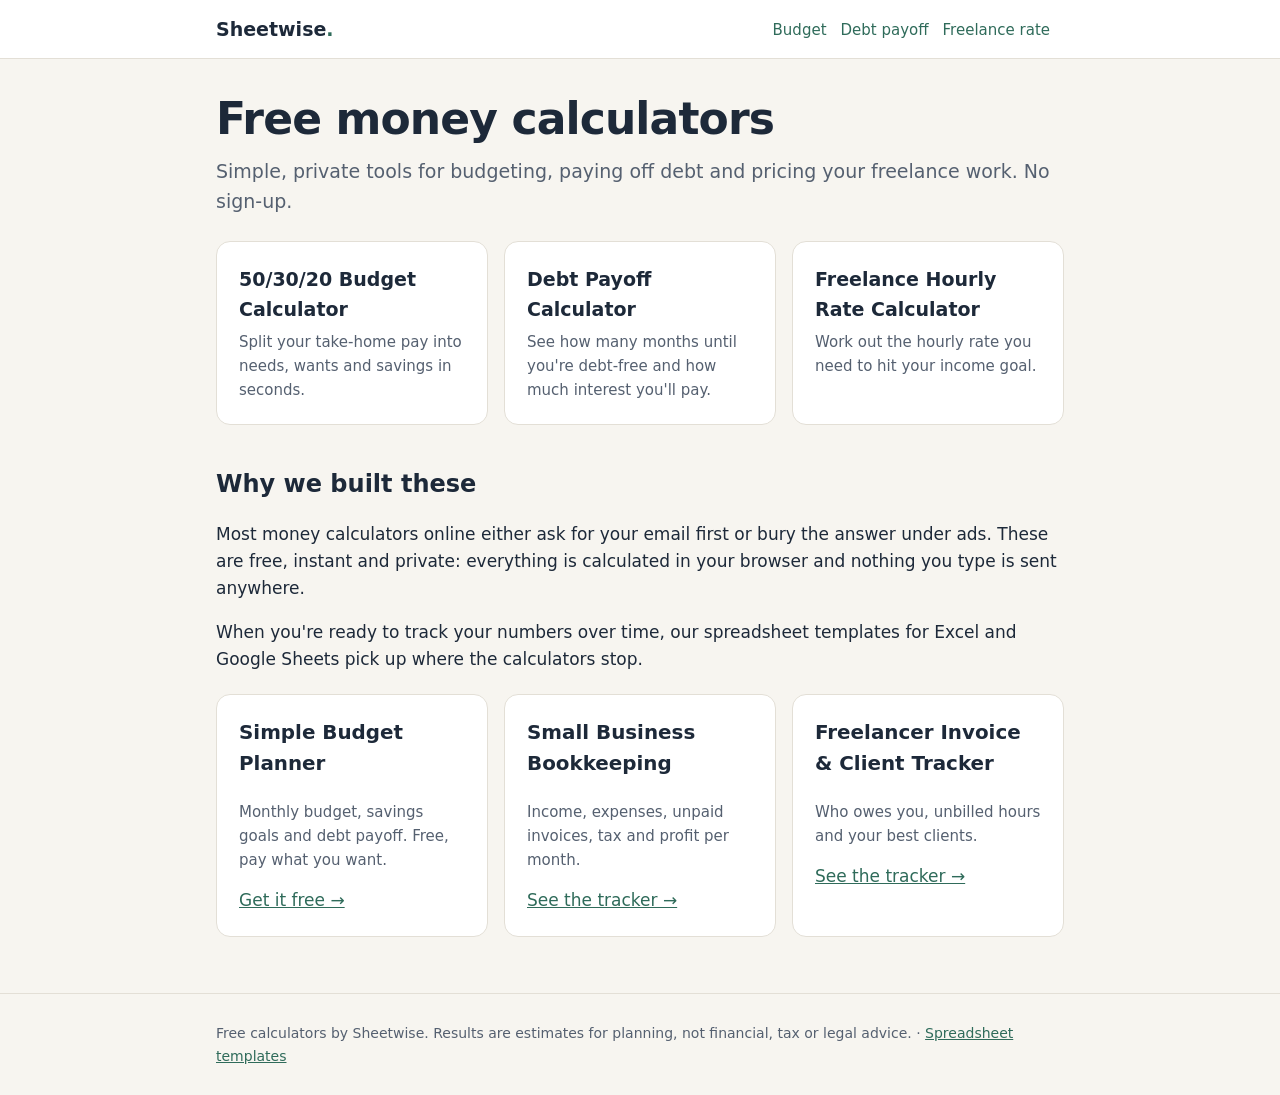
==== index.html @ 51e80de1 "Add free money calculators site Co-Authored-By: Claude Opus 5.5 <noreply@anthropic.com> Claude-Sessi" ====
<!doctype html><html lang="en"><head><meta charset="utf-8"><meta name="viewport" content="width=device-width,initial-scale=1">
<title>Free Money Calculators: Budget, Debt Payoff & Freelance Rate | Sheetwise</title><meta name="description" content="Free, private money calculators: 50/30/20 budget, debt payoff and freelance hourly rate. No sign-up, instant results."><link rel="canonical" href="https://eheadwood.github.io/github.io/">
<meta property="og:title" content="Free Money Calculators: Budget, Debt Payoff & Freelance Rate | Sheetwise"><meta property="og:description" content="Free, private money calculators: 50/30/20 budget, debt payoff and freelance hourly rate. No sign-up, instant results."><meta property="og:type" content="website"><meta property="og:url" content="https://eheadwood.github.io/github.io/">
<link rel="stylesheet" href="style.css"></head><body>
<header><div class="wrap"><a class="logo" href="./">Sheetwise<span style="color:var(--acc)">.</span></a>
<nav><a href="budget-calculator/">Budget</a><a href="debt-payoff-calculator/">Debt payoff</a><a href="freelance-rate-calculator/">Freelance rate</a></nav></div></header>
<main class="wrap"><h1>Free money calculators</h1><p class="lede">Simple, private tools for budgeting, paying off debt and pricing your freelance work. No sign-up.</p><div class="grid">
<a class="card tool" href="budget-calculator/"><h3>50/30/20 Budget Calculator</h3><p>Split your take-home pay into needs, wants and savings in seconds.</p></a>
<a class="card tool" href="debt-payoff-calculator/"><h3>Debt Payoff Calculator</h3><p>See how many months until you're debt-free and how much interest you'll pay.</p></a>
<a class="card tool" href="freelance-rate-calculator/"><h3>Freelance Hourly Rate Calculator</h3><p>Work out the hourly rate you need to hit your income goal.</p></a>
</div>
<h2>Why we built these</h2>
<p>Most money calculators online either ask for your email first or bury the answer under ads. These are free, instant and private: everything is calculated in your browser and nothing you type is sent anywhere.</p>
<p>When you're ready to track your numbers over time, our spreadsheet templates for Excel and Google Sheets pick up where the calculators stop.</p>
<div class="grid" style="margin-top:20px">
<div class="card"><h3 style="margin-top:0">Simple Budget Planner</h3><p class="note">Monthly budget, savings goals and debt payoff. Free, pay what you want.</p><a href="https://headwood.gumroad.com/l/budget-planner">Get it free →</a></div>
<div class="card"><h3 style="margin-top:0">Small Business Bookkeeping</h3><p class="note">Income, expenses, unpaid invoices, tax and profit per month.</p><a href="https://headwood.gumroad.com/l/bookkeeping-tracker">See the tracker →</a></div>
<div class="card"><h3 style="margin-top:0">Freelancer Invoice &amp; Client Tracker</h3><p class="note">Who owes you, unbilled hours and your best clients.</p><a href="https://headwood.gumroad.com/l/freelancer-tracker">See the tracker →</a></div>
</div></main>
<footer><div class="wrap">Free calculators by Sheetwise. Results are estimates for planning, not financial, tax or legal advice. · <a href="https://headwood.gumroad.com">Spreadsheet templates</a></div></footer>
</body></html>
---- style.css ----
:root{--bg:#F7F5F0;--card:#fff;--ink:#1D2939;--muted:#556070;--line:#E3DFD6;--acc:#2F6B5A;--acc2:#E9F2EE;--warn:#B42318}
*{box-sizing:border-box}body{margin:0;background:var(--bg);color:var(--ink);font:17px/1.6 system-ui,-apple-system,"Segoe UI",Roboto,sans-serif}
a{color:var(--acc)}a:hover{color:#1F4D40}
.wrap{max-width:880px;margin:0 auto;padding:0 16px}
header{border-bottom:1px solid var(--line);background:var(--card)}
header .wrap{display:flex;justify-content:space-between;align-items:center;gap:12px;padding-top:14px;padding-bottom:14px;flex-wrap:wrap}
.logo{font-weight:800;text-decoration:none;color:var(--ink);font-size:19px}
nav a{margin-right:14px;font-size:15px;text-decoration:none}
h1{font-size:clamp(30px,5vw,44px);line-height:1.1;margin:36px 0 12px;letter-spacing:-.02em}
h2{font-size:24px;margin:40px 0 10px}
.lede{font-size:19px;color:var(--muted);margin:0 0 24px}
.card{background:var(--card);border:1px solid var(--line);border-radius:14px;padding:22px}
.grid{display:grid;grid-template-columns:repeat(auto-fit,minmax(220px,1fr));gap:16px}
label{display:block;font-weight:600;font-size:15px;margin:0 0 6px}
input,select{width:100%;font:inherit;padding:10px 12px;border:1px solid #C9C3B7;border-radius:9px;background:#fff;min-height:44px}
input:focus,select:focus{outline:3px solid #9CC9B9;border-color:var(--acc)}
.field{margin-bottom:16px}
.results{margin-top:20px;display:grid;grid-template-columns:repeat(auto-fit,minmax(160px,1fr));gap:12px}
.stat{background:var(--acc2);border-radius:10px;padding:14px}
.stat b{display:block;font-size:26px;line-height:1.2;font-variant-numeric:tabular-nums}
.stat span{font-size:14px;color:var(--muted)}
.note{font-size:15px;color:var(--muted)}
.bad{color:var(--warn)}
.cta{margin:36px 0;background:var(--ink);color:#fff;border-radius:14px;padding:24px;display:flex;flex-wrap:wrap;gap:16px;align-items:center;justify-content:space-between}
.cta p{margin:0;max-width:52ch}.cta strong{display:block;font-size:20px;margin-bottom:4px}
.btn{display:inline-flex;align-items:center;min-height:46px;padding:10px 20px;border-radius:10px;background:#F2C14E;color:#1D2939;font-weight:700;text-decoration:none}
.btn:hover{background:#E8B232;color:#1D2939}
.tool{display:block;text-decoration:none;color:var(--ink)}.tool:hover{border-color:var(--acc)}
.tool h3{margin:0 0 6px;font-size:19px}.tool p{margin:0;color:var(--muted);font-size:15px}
table{width:100%;border-collapse:collapse;font-variant-numeric:tabular-nums;font-size:15px}
th,td{text-align:right;padding:8px 6px;border-bottom:1px solid var(--line)}th:first-child,td:first-child{text-align:left}
.tablebox{overflow-x:auto;margin-top:16px}
details{background:var(--card);border:1px solid var(--line);border-radius:10px;padding:12px 16px;margin-bottom:10px}
summary{font-weight:600;cursor:pointer}
footer{margin-top:56px;padding:28px 0;border-top:1px solid var(--line);font-size:14px;color:var(--muted)}
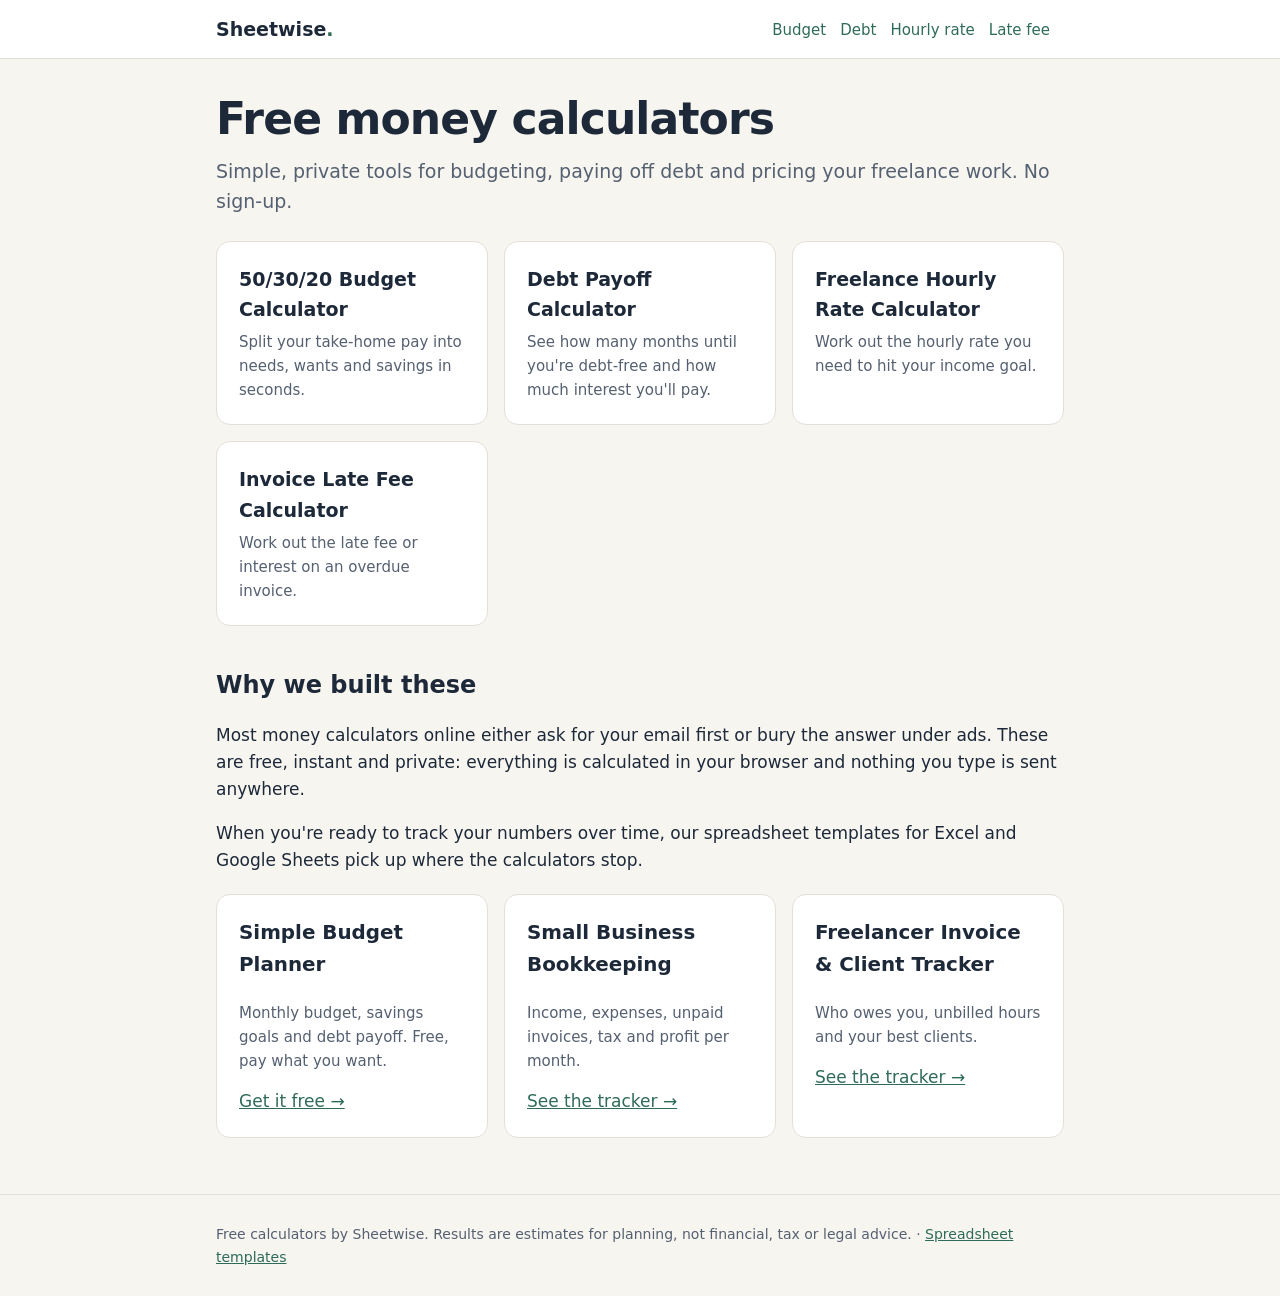
==== commit 98e32c58: "Add invoice late fee calculator Co-Authored-By: Claude Opus 5.5 <noreply@anthropic.com> Claude-Sessi" ====
--- a/index.html
+++ b/index.html
@@ -3,11 +3,12 @@
 <meta property="og:title" content="Free Money Calculators: Budget, Debt Payoff & Freelance Rate | Sheetwise"><meta property="og:description" content="Free, private money calculators: 50/30/20 budget, debt payoff and freelance hourly rate. No sign-up, instant results."><meta property="og:type" content="website"><meta property="og:url" content="https://eheadwood.github.io/github.io/">
 <link rel="stylesheet" href="style.css"></head><body>
 <header><div class="wrap"><a class="logo" href="./">Sheetwise<span style="color:var(--acc)">.</span></a>
-<nav><a href="budget-calculator/">Budget</a><a href="debt-payoff-calculator/">Debt payoff</a><a href="freelance-rate-calculator/">Freelance rate</a></nav></div></header>
+<nav><a href="budget-calculator/">Budget</a><a href="debt-payoff-calculator/">Debt</a><a href="freelance-rate-calculator/">Hourly rate</a><a href="late-fee-calculator/">Late fee</a></nav></div></header>
 <main class="wrap"><h1>Free money calculators</h1><p class="lede">Simple, private tools for budgeting, paying off debt and pricing your freelance work. No sign-up.</p><div class="grid">
 <a class="card tool" href="budget-calculator/"><h3>50/30/20 Budget Calculator</h3><p>Split your take-home pay into needs, wants and savings in seconds.</p></a>
 <a class="card tool" href="debt-payoff-calculator/"><h3>Debt Payoff Calculator</h3><p>See how many months until you're debt-free and how much interest you'll pay.</p></a>
 <a class="card tool" href="freelance-rate-calculator/"><h3>Freelance Hourly Rate Calculator</h3><p>Work out the hourly rate you need to hit your income goal.</p></a>
+<a class="card tool" href="late-fee-calculator/"><h3>Invoice Late Fee Calculator</h3><p>Work out the late fee or interest on an overdue invoice.</p></a>
 </div>
 <h2>Why we built these</h2>
 <p>Most money calculators online either ask for your email first or bury the answer under ads. These are free, instant and private: everything is calculated in your browser and nothing you type is sent anywhere.</p>
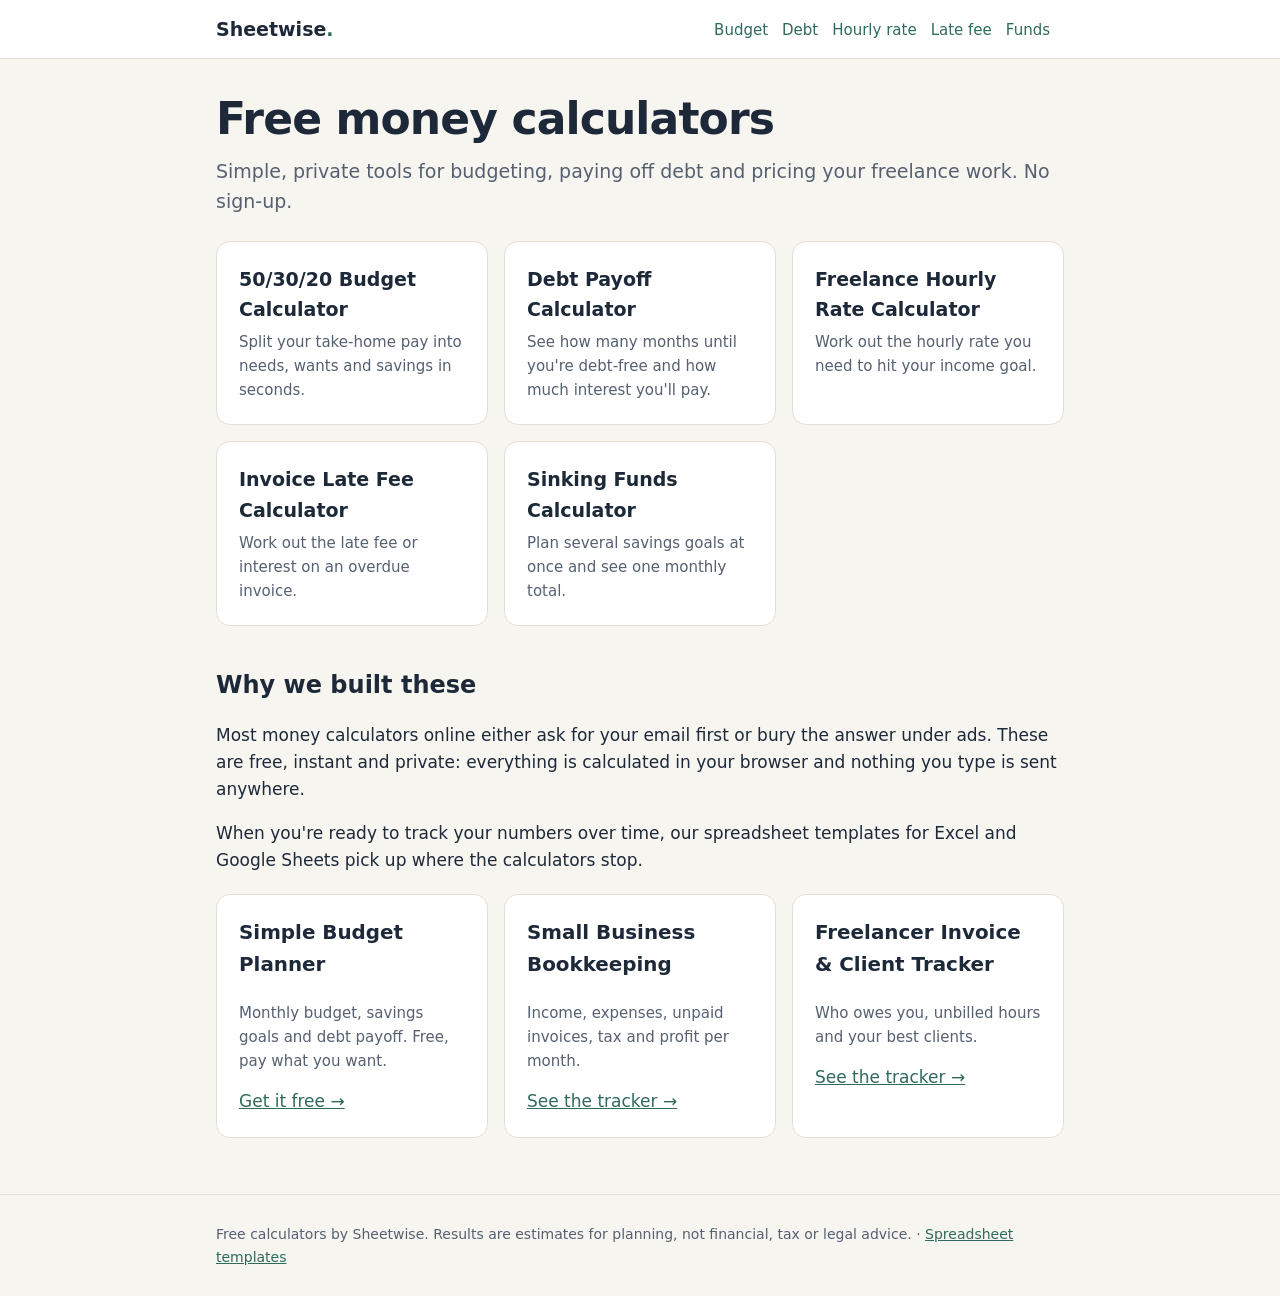
==== commit 8d093378: "Add sinking funds calculator Co-Authored-By: Claude Opus 5.5 <noreply@anthropic.com> Claude-Session:" ====
--- a/index.html
+++ b/index.html
@@ -3,12 +3,13 @@
 <meta property="og:title" content="Free Money Calculators: Budget, Debt Payoff & Freelance Rate | Sheetwise"><meta property="og:description" content="Free, private money calculators: 50/30/20 budget, debt payoff and freelance hourly rate. No sign-up, instant results."><meta property="og:type" content="website"><meta property="og:url" content="https://eheadwood.github.io/github.io/">
 <link rel="stylesheet" href="style.css"></head><body>
 <header><div class="wrap"><a class="logo" href="./">Sheetwise<span style="color:var(--acc)">.</span></a>
-<nav><a href="budget-calculator/">Budget</a><a href="debt-payoff-calculator/">Debt</a><a href="freelance-rate-calculator/">Hourly rate</a><a href="late-fee-calculator/">Late fee</a></nav></div></header>
+<nav><a href="budget-calculator/">Budget</a><a href="debt-payoff-calculator/">Debt</a><a href="freelance-rate-calculator/">Hourly rate</a><a href="late-fee-calculator/">Late fee</a><a href="sinking-funds-calculator/">Funds</a></nav></div></header>
 <main class="wrap"><h1>Free money calculators</h1><p class="lede">Simple, private tools for budgeting, paying off debt and pricing your freelance work. No sign-up.</p><div class="grid">
 <a class="card tool" href="budget-calculator/"><h3>50/30/20 Budget Calculator</h3><p>Split your take-home pay into needs, wants and savings in seconds.</p></a>
 <a class="card tool" href="debt-payoff-calculator/"><h3>Debt Payoff Calculator</h3><p>See how many months until you're debt-free and how much interest you'll pay.</p></a>
 <a class="card tool" href="freelance-rate-calculator/"><h3>Freelance Hourly Rate Calculator</h3><p>Work out the hourly rate you need to hit your income goal.</p></a>
 <a class="card tool" href="late-fee-calculator/"><h3>Invoice Late Fee Calculator</h3><p>Work out the late fee or interest on an overdue invoice.</p></a>
+<a class="card tool" href="sinking-funds-calculator/"><h3>Sinking Funds Calculator</h3><p>Plan several savings goals at once and see one monthly total.</p></a>
 </div>
 <h2>Why we built these</h2>
 <p>Most money calculators online either ask for your email first or bury the answer under ads. These are free, instant and private: everything is calculated in your browser and nothing you type is sent anywhere.</p>
--- a/style.css
+++ b/style.css
@@ -33,4 +33,5 @@
 .tablebox{overflow-x:auto;margin-top:16px}
 details{background:var(--card);border:1px solid var(--line);border-radius:10px;padding:12px 16px;margin-bottom:10px}
 summary{font-weight:600;cursor:pointer}
+@media (max-width:600px){table.stack thead{display:none}table.stack,table.stack tbody{display:block}table.stack tr{display:grid;grid-template-columns:1fr 1fr;gap:8px 10px;padding:12px 0;border-bottom:1px solid var(--line)}table.stack td{display:block;border:0;padding:0;text-align:left}table.stack td:first-child{grid-column:1/-1}table.stack td::before{content:attr(data-label);display:block;font-size:13px;color:var(--muted);margin-bottom:2px}table.stack td.out{align-self:end;font-weight:700;font-size:18px}}
 footer{margin-top:56px;padding:28px 0;border-top:1px solid var(--line);font-size:14px;color:var(--muted)}
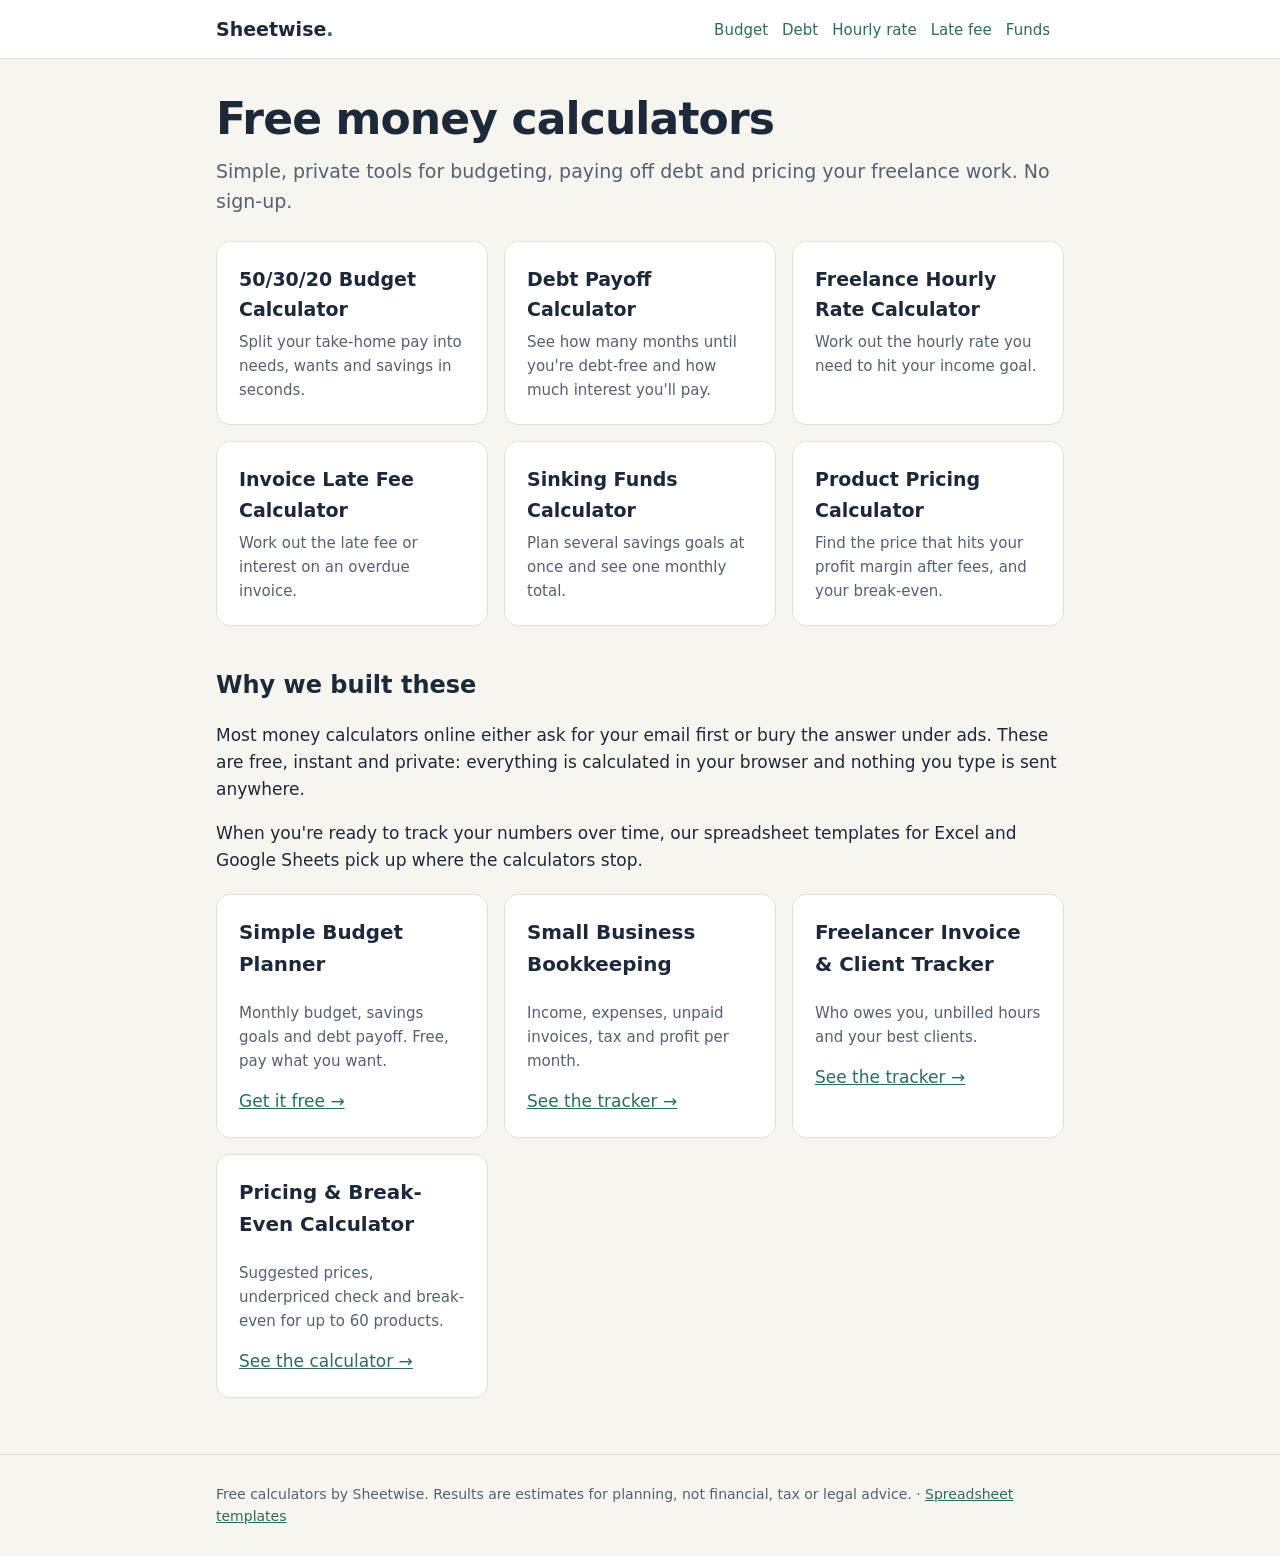
==== commit c7d653c2: "Add product pricing calculator; [product] Small Business Pricing & Break-Even Calculator Front page " ====
--- a/index.html
+++ b/index.html
@@ -10,6 +10,7 @@
 <a class="card tool" href="freelance-rate-calculator/"><h3>Freelance Hourly Rate Calculator</h3><p>Work out the hourly rate you need to hit your income goal.</p></a>
 <a class="card tool" href="late-fee-calculator/"><h3>Invoice Late Fee Calculator</h3><p>Work out the late fee or interest on an overdue invoice.</p></a>
 <a class="card tool" href="sinking-funds-calculator/"><h3>Sinking Funds Calculator</h3><p>Plan several savings goals at once and see one monthly total.</p></a>
+<a class="card tool" href="pricing-calculator/"><h3>Product Pricing Calculator</h3><p>Find the price that hits your profit margin after fees, and your break-even.</p></a>
 </div>
 <h2>Why we built these</h2>
 <p>Most money calculators online either ask for your email first or bury the answer under ads. These are free, instant and private: everything is calculated in your browser and nothing you type is sent anywhere.</p>
@@ -18,6 +19,7 @@
 <div class="card"><h3 style="margin-top:0">Simple Budget Planner</h3><p class="note">Monthly budget, savings goals and debt payoff. Free, pay what you want.</p><a href="https://headwood.gumroad.com/l/budget-planner">Get it free →</a></div>
 <div class="card"><h3 style="margin-top:0">Small Business Bookkeeping</h3><p class="note">Income, expenses, unpaid invoices, tax and profit per month.</p><a href="https://headwood.gumroad.com/l/bookkeeping-tracker">See the tracker →</a></div>
 <div class="card"><h3 style="margin-top:0">Freelancer Invoice &amp; Client Tracker</h3><p class="note">Who owes you, unbilled hours and your best clients.</p><a href="https://headwood.gumroad.com/l/freelancer-tracker">See the tracker →</a></div>
+<div class="card"><h3 style="margin-top:0">Pricing &amp; Break-Even Calculator</h3><p class="note">Suggested prices, underpriced check and break-even for up to 60 products.</p><a href="https://headwood.gumroad.com/l/pricing-calculator">See the calculator →</a></div>
 </div></main>
 <footer><div class="wrap">Free calculators by Sheetwise. Results are estimates for planning, not financial, tax or legal advice. · <a href="https://headwood.gumroad.com">Spreadsheet templates</a></div></footer>
 </body></html>
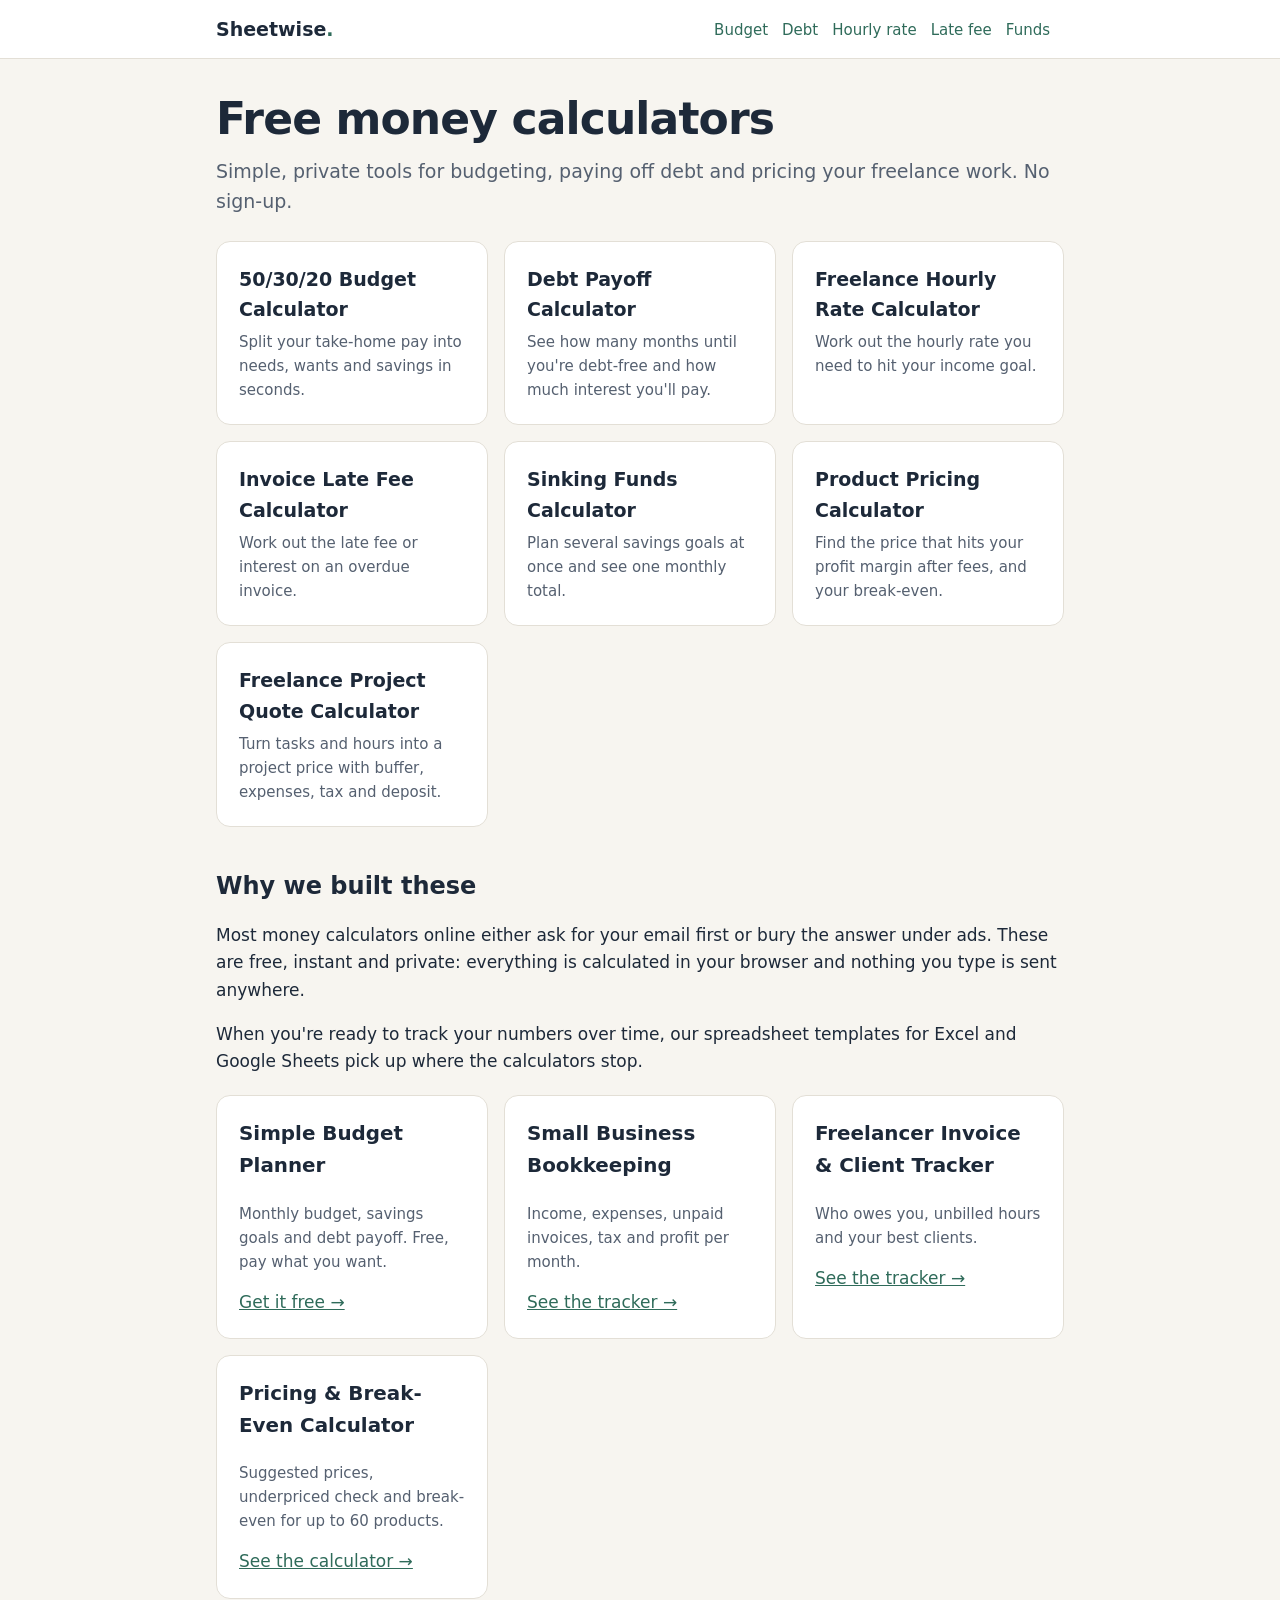
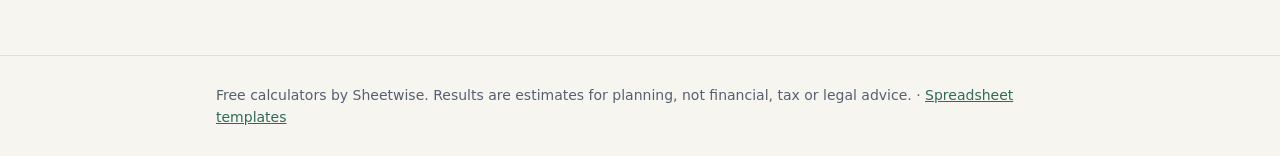
==== commit c1499a76: "Add freelance project quote calculator Co-Authored-By: Claude Opus 5.5 <noreply@anthropic.com> Claud" ====
--- a/index.html
+++ b/index.html
@@ -11,6 +11,7 @@
 <a class="card tool" href="late-fee-calculator/"><h3>Invoice Late Fee Calculator</h3><p>Work out the late fee or interest on an overdue invoice.</p></a>
 <a class="card tool" href="sinking-funds-calculator/"><h3>Sinking Funds Calculator</h3><p>Plan several savings goals at once and see one monthly total.</p></a>
 <a class="card tool" href="pricing-calculator/"><h3>Product Pricing Calculator</h3><p>Find the price that hits your profit margin after fees, and your break-even.</p></a>
+<a class="card tool" href="project-quote-calculator/"><h3>Freelance Project Quote Calculator</h3><p>Turn tasks and hours into a project price with buffer, expenses, tax and deposit.</p></a>
 </div>
 <h2>Why we built these</h2>
 <p>Most money calculators online either ask for your email first or bury the answer under ads. These are free, instant and private: everything is calculated in your browser and nothing you type is sent anywhere.</p>
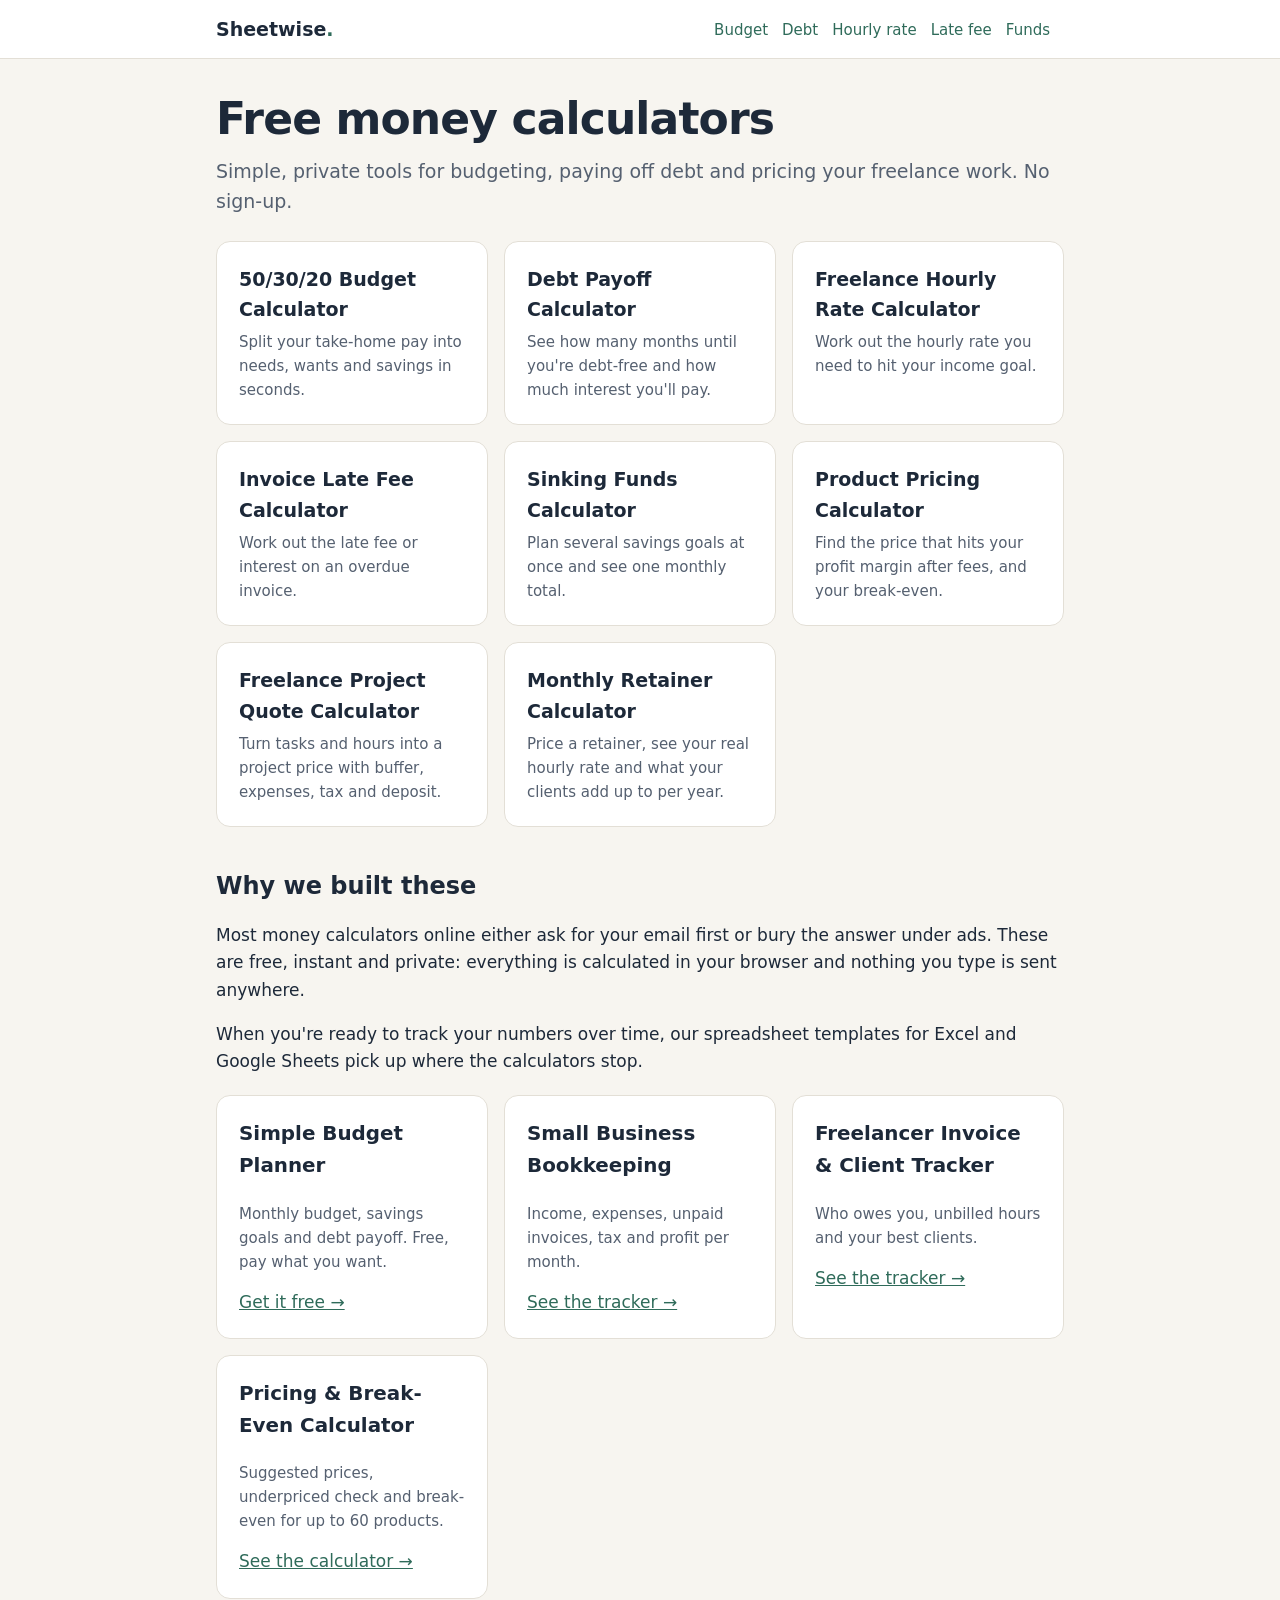
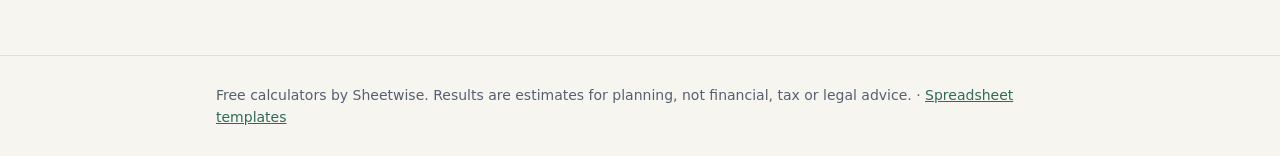
==== commit 3e686c0d: "Add monthly retainer calculator Co-Authored-By: Claude Opus 5.5 <noreply@anthropic.com> Claude-Sessi" ====
--- a/index.html
+++ b/index.html
@@ -12,6 +12,7 @@
 <a class="card tool" href="sinking-funds-calculator/"><h3>Sinking Funds Calculator</h3><p>Plan several savings goals at once and see one monthly total.</p></a>
 <a class="card tool" href="pricing-calculator/"><h3>Product Pricing Calculator</h3><p>Find the price that hits your profit margin after fees, and your break-even.</p></a>
 <a class="card tool" href="project-quote-calculator/"><h3>Freelance Project Quote Calculator</h3><p>Turn tasks and hours into a project price with buffer, expenses, tax and deposit.</p></a>
+<a class="card tool" href="retainer-calculator/"><h3>Monthly Retainer Calculator</h3><p>Price a retainer, see your real hourly rate and what your clients add up to per year.</p></a>
 </div>
 <h2>Why we built these</h2>
 <p>Most money calculators online either ask for your email first or bury the answer under ads. These are free, instant and private: everything is calculated in your browser and nothing you type is sent anywhere.</p>
